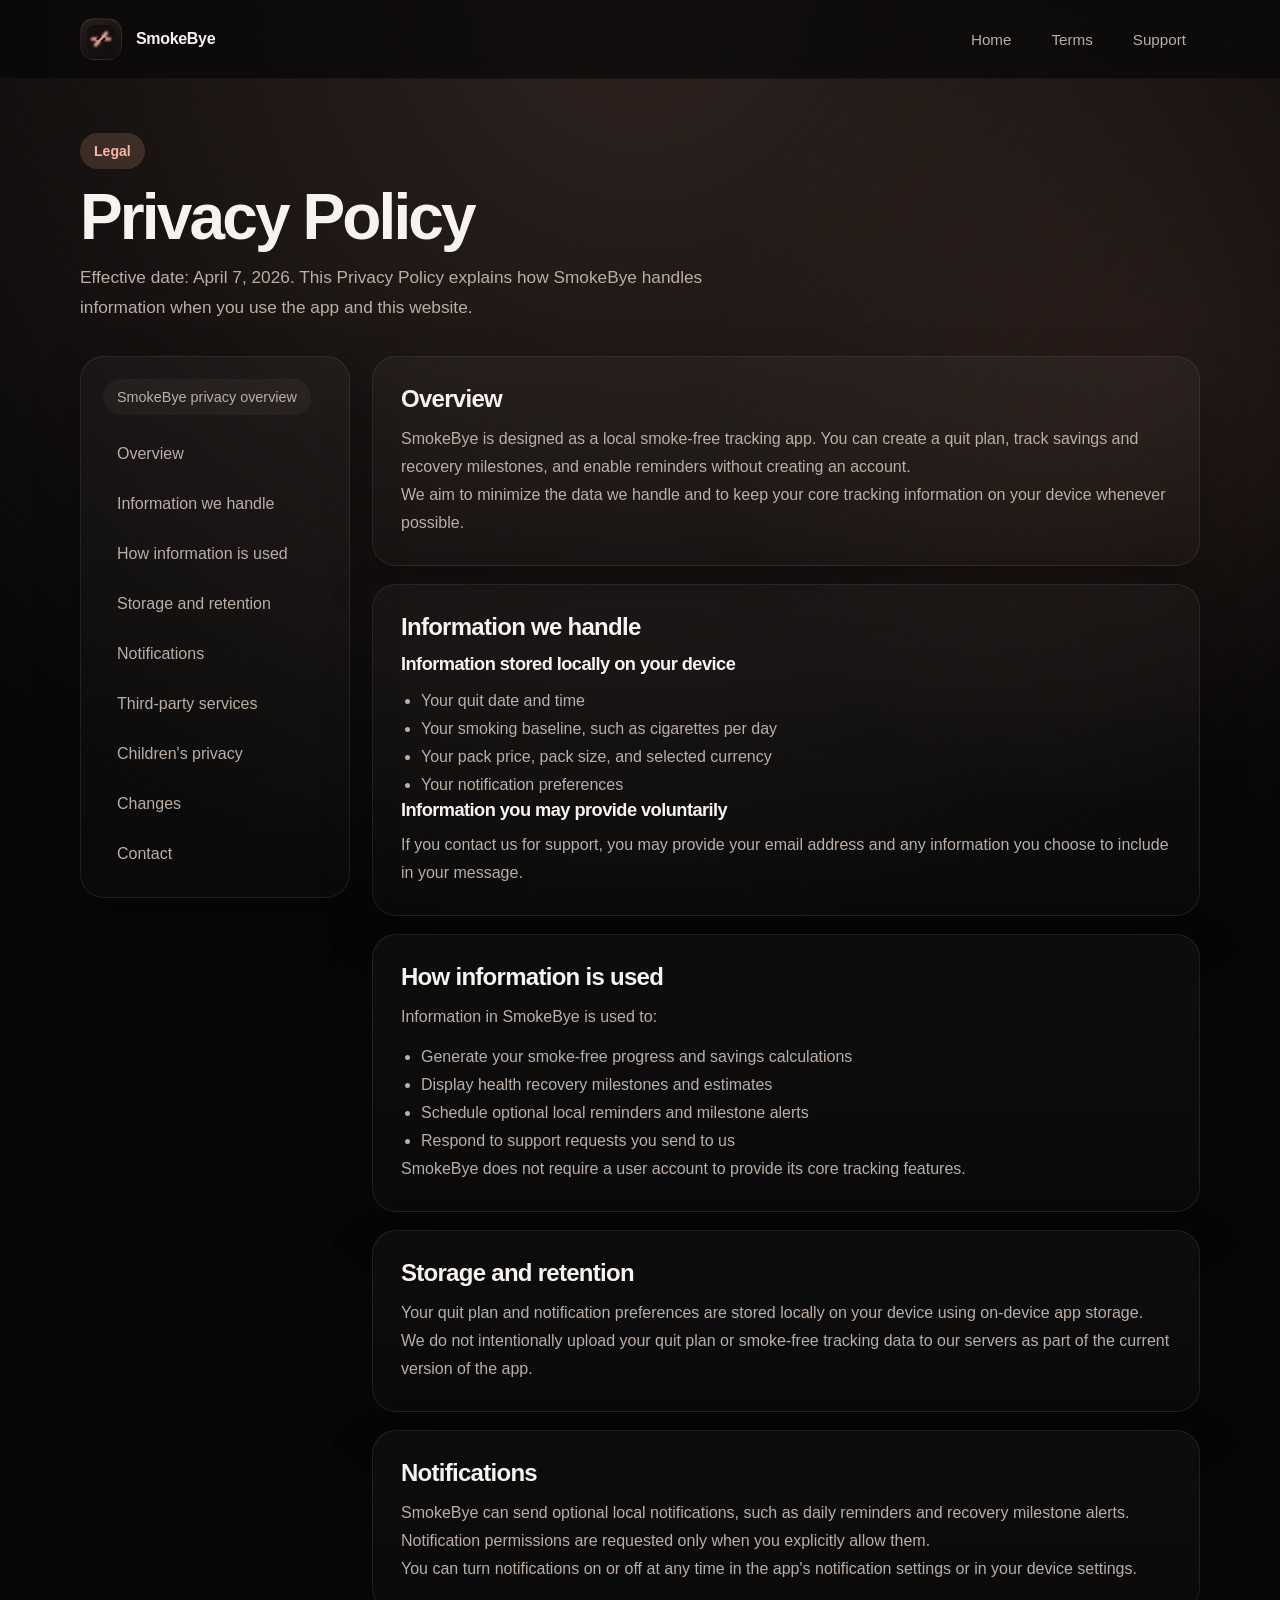
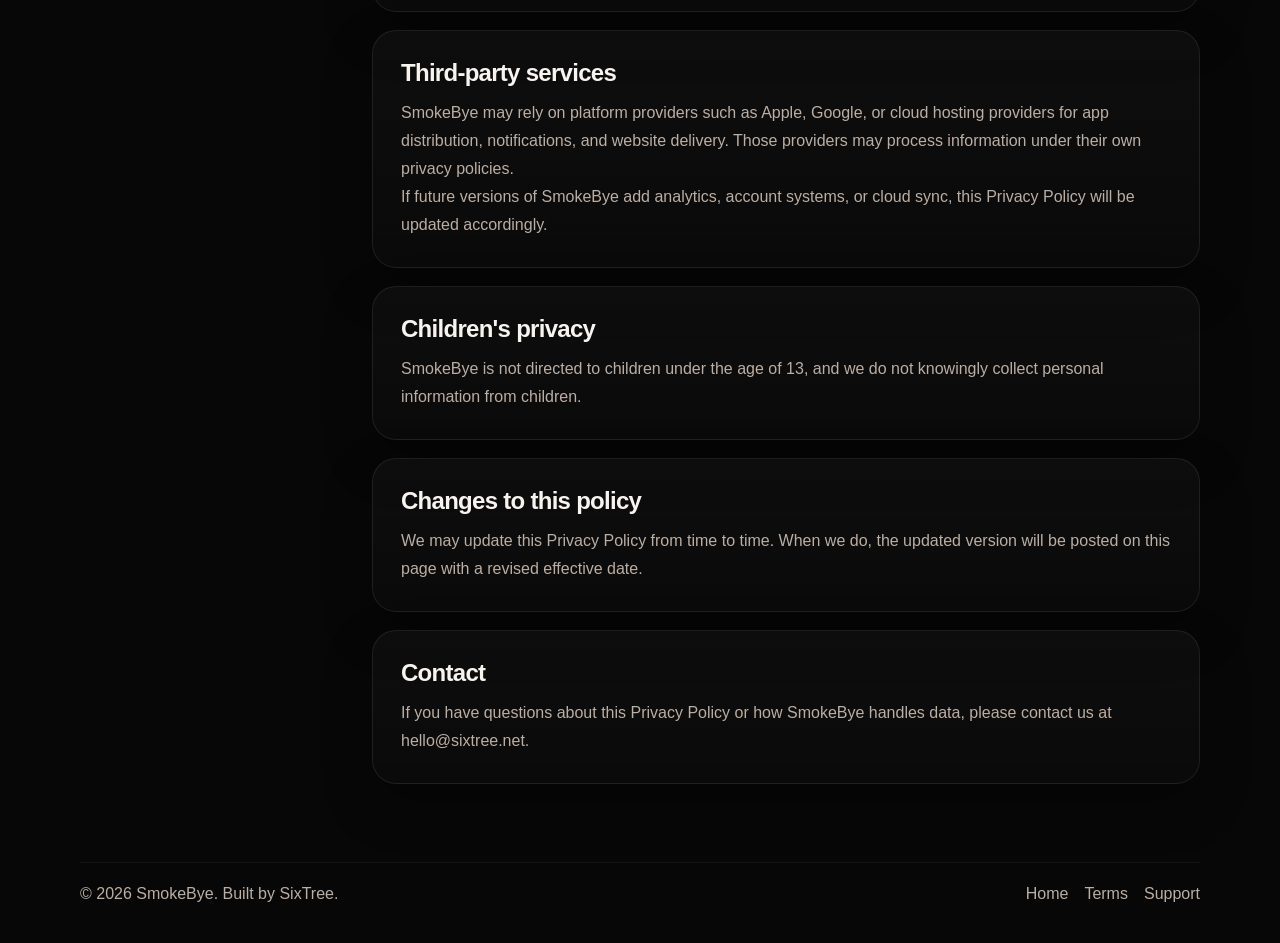
==== privacy/index.html @ d35b352a "Initial commit" ====
<!DOCTYPE html>
<html lang="en">
  <head>
    <meta charset="UTF-8" />
    <meta name="viewport" content="width=device-width, initial-scale=1.0" />
    <title>SmokeBye Privacy Policy</title>
    <meta
      name="description"
      content="Privacy Policy for SmokeBye, a smoke-free progress and recovery tracking app."
    />
    <link rel="stylesheet" href="/assets/styles.css" />
  </head>
  <body>
    <header class="site-header">
      <div class="site-header__inner">
        <a class="brand" href="/">
          <span class="brand__mark">
            <img src="/assets/mark.svg" alt="SmokeBye mark" width="28" height="28" />
          </span>
          <span class="brand__name">SmokeBye</span>
        </a>
        <nav class="site-nav" aria-label="Primary">
          <a href="/">Home</a>
          <a href="/terms">Terms</a>
          <a href="/support">Support</a>
        </nav>
      </div>
    </header>

    <main class="page">
      <section class="hero hero--legal">
        <span class="hero__eyebrow">Legal</span>
        <h1>Privacy Policy</h1>
        <p>
          Effective date: April 7, 2026. This Privacy Policy explains how
          SmokeBye handles information when you use the app and this website.
        </p>
      </section>

      <section class="legal-layout">
        <aside class="legal-sidebar">
          <div class="card">
            <div class="pill">SmokeBye privacy overview</div>
            <div class="legal-nav" aria-label="Privacy sections">
              <a href="#overview">Overview</a>
              <a href="#information">Information we handle</a>
              <a href="#usage">How information is used</a>
              <a href="#storage">Storage and retention</a>
              <a href="#notifications">Notifications</a>
              <a href="#third-parties">Third-party services</a>
              <a href="#children">Children's privacy</a>
              <a href="#changes">Changes</a>
              <a href="#contact">Contact</a>
            </div>
          </div>
        </aside>

        <div class="legal-content">
          <section class="card" id="overview">
            <h2>Overview</h2>
            <p>
              SmokeBye is designed as a local smoke-free tracking app. You can
              create a quit plan, track savings and recovery milestones, and
              enable reminders without creating an account.
            </p>
            <p>
              We aim to minimize the data we handle and to keep your core
              tracking information on your device whenever possible.
            </p>
          </section>

          <section class="card" id="information">
            <h2>Information we handle</h2>
            <h3>Information stored locally on your device</h3>
            <ul>
              <li>Your quit date and time</li>
              <li>Your smoking baseline, such as cigarettes per day</li>
              <li>Your pack price, pack size, and selected currency</li>
              <li>Your notification preferences</li>
            </ul>
            <h3>Information you may provide voluntarily</h3>
            <p>
              If you contact us for support, you may provide your email address
              and any information you choose to include in your message.
            </p>
          </section>

          <section class="card" id="usage">
            <h2>How information is used</h2>
            <p>Information in SmokeBye is used to:</p>
            <ul>
              <li>Generate your smoke-free progress and savings calculations</li>
              <li>Display health recovery milestones and estimates</li>
              <li>Schedule optional local reminders and milestone alerts</li>
              <li>Respond to support requests you send to us</li>
            </ul>
            <p>
              SmokeBye does not require a user account to provide its core
              tracking features.
            </p>
          </section>

          <section class="card" id="storage">
            <h2>Storage and retention</h2>
            <p>
              Your quit plan and notification preferences are stored locally on
              your device using on-device app storage.
            </p>
            <p>
              We do not intentionally upload your quit plan or smoke-free
              tracking data to our servers as part of the current version of the
              app.
            </p>
          </section>

          <section class="card" id="notifications">
            <h2>Notifications</h2>
            <p>
              SmokeBye can send optional local notifications, such as daily
              reminders and recovery milestone alerts. Notification permissions
              are requested only when you explicitly allow them.
            </p>
            <p>
              You can turn notifications on or off at any time in the app's
              notification settings or in your device settings.
            </p>
          </section>

          <section class="card" id="third-parties">
            <h2>Third-party services</h2>
            <p>
              SmokeBye may rely on platform providers such as Apple, Google, or
              cloud hosting providers for app distribution, notifications, and
              website delivery. Those providers may process information under
              their own privacy policies.
            </p>
            <p>
              If future versions of SmokeBye add analytics, account systems, or
              cloud sync, this Privacy Policy will be updated accordingly.
            </p>
          </section>

          <section class="card" id="children">
            <h2>Children's privacy</h2>
            <p>
              SmokeBye is not directed to children under the age of 13, and we
              do not knowingly collect personal information from children.
            </p>
          </section>

          <section class="card" id="changes">
            <h2>Changes to this policy</h2>
            <p>
              We may update this Privacy Policy from time to time. When we do,
              the updated version will be posted on this page with a revised
              effective date.
            </p>
          </section>

          <section class="card" id="contact">
            <h2>Contact</h2>
            <p>
              If you have questions about this Privacy Policy or how SmokeBye
              handles data, please contact us at
              <a href="mailto:hello@sixtree.net">hello@sixtree.net</a>.
            </p>
          </section>
        </div>
      </section>
    </main>

    <footer class="site-footer">
      <div class="site-footer__inner">
        <div>© 2026 SmokeBye. Built by SixTree.</div>
        <div class="site-footer__links">
          <a href="/">Home</a>
          <a href="/terms">Terms</a>
          <a href="/support">Support</a>
        </div>
      </div>
    </footer>
  </body>
</html>
---- assets/styles.css ----
:root {
  color-scheme: dark;
  --bg: #070707;
  --bg-elevated: #101010;
  --bg-soft: rgba(255, 255, 255, 0.04);
  --surface: rgba(255, 255, 255, 0.05);
  --surface-strong: rgba(255, 255, 255, 0.07);
  --border: rgba(255, 255, 255, 0.08);
  --text: #f7f3ef;
  --text-muted: #bbaea4;
  --accent: #ffb59e;
  --accent-strong: #ff9d82;
  --accent-soft: rgba(255, 181, 158, 0.16);
  --danger: #ff8b84;
  --max-width: 1120px;
  --radius-xl: 32px;
  --radius-lg: 24px;
  --radius-md: 18px;
  --shadow-lg: 0 30px 80px rgba(0, 0, 0, 0.4);
  --shadow-md: 0 20px 50px rgba(0, 0, 0, 0.28);
}

* {
  box-sizing: border-box;
}

html {
  scroll-behavior: smooth;
}

body {
  margin: 0;
  min-height: 100vh;
  font-family:
    ui-sans-serif,
    -apple-system,
    BlinkMacSystemFont,
    "SF Pro Display",
    "Segoe UI",
    sans-serif;
  background:
    radial-gradient(circle at top, rgba(255, 181, 158, 0.16), transparent 36%),
    radial-gradient(circle at 90% 15%, rgba(255, 157, 130, 0.08), transparent 18%),
    var(--bg);
  color: var(--text);
}

a {
  color: inherit;
  text-decoration: none;
}

img {
  display: block;
  max-width: 100%;
}

.page {
  width: min(calc(100% - 40px), var(--max-width));
  margin: 0 auto;
}

.site-header {
  position: sticky;
  top: 0;
  z-index: 10;
  backdrop-filter: blur(22px);
  background: rgba(7, 7, 7, 0.72);
  border-bottom: 1px solid rgba(255, 255, 255, 0.03);
}

.site-header__inner {
  width: min(calc(100% - 40px), var(--max-width));
  margin: 0 auto;
  padding: 18px 0;
  display: flex;
  align-items: center;
  justify-content: space-between;
  gap: 18px;
}

.brand {
  display: inline-flex;
  align-items: center;
  gap: 14px;
  font-weight: 700;
  letter-spacing: -0.02em;
}

.brand__mark {
  width: 42px;
  height: 42px;
  border-radius: 14px;
  background: linear-gradient(160deg, rgba(255, 181, 158, 0.12), rgba(255, 181, 158, 0.02));
  border: 1px solid rgba(255, 255, 255, 0.06);
  display: grid;
  place-items: center;
  box-shadow: inset 0 1px 0 rgba(255, 255, 255, 0.04);
}

.brand__name {
  font-size: 1rem;
}

.site-nav {
  display: flex;
  align-items: center;
  gap: 12px;
  flex-wrap: wrap;
}

.site-nav a {
  color: var(--text-muted);
  font-size: 0.95rem;
  padding: 10px 14px;
  border-radius: 999px;
  transition: color 180ms ease, background-color 180ms ease;
}

.site-nav a:hover,
.site-nav a:focus-visible {
  color: var(--text);
  background: rgba(255, 255, 255, 0.05);
  outline: none;
}

.hero {
  padding: 72px 0 56px;
}

.hero--legal {
  padding: 54px 0 34px;
}

.hero__grid {
  display: grid;
  grid-template-columns: 1.15fr 0.85fr;
  gap: 28px;
  align-items: center;
}

.hero__eyebrow {
  display: inline-flex;
  align-items: center;
  gap: 8px;
  padding: 10px 14px;
  border-radius: 999px;
  background: var(--accent-soft);
  color: var(--accent);
  font-size: 0.88rem;
  font-weight: 600;
}

.hero h1 {
  margin: 18px 0 16px;
  font-size: clamp(2.5rem, 5vw, 4.8rem);
  line-height: 0.94;
  letter-spacing: -0.045em;
}

.hero p {
  margin: 0;
  max-width: 42rem;
  color: var(--text-muted);
  font-size: 1.08rem;
  line-height: 1.7;
}

.hero__actions {
  margin-top: 28px;
  display: flex;
  flex-wrap: wrap;
  gap: 14px;
}

.button {
  display: inline-flex;
  align-items: center;
  justify-content: center;
  gap: 10px;
  min-height: 52px;
  padding: 0 22px;
  border-radius: 999px;
  border: 1px solid transparent;
  font-weight: 700;
  letter-spacing: -0.01em;
  transition:
    transform 180ms ease,
    box-shadow 180ms ease,
    background-color 180ms ease,
    border-color 180ms ease;
}

.button:hover,
.button:focus-visible {
  transform: translateY(-1px);
  outline: none;
}

.button--primary {
  background: linear-gradient(180deg, var(--accent), var(--accent-strong));
  color: #2a130e;
  box-shadow: 0 18px 40px rgba(255, 157, 130, 0.2);
}

.button--secondary {
  background: rgba(255, 255, 255, 0.03);
  color: var(--text);
  border-color: var(--border);
}

.hero-card {
  position: relative;
  min-height: 460px;
  padding: 32px;
  border-radius: var(--radius-xl);
  background:
    radial-gradient(circle at 20% 20%, rgba(255, 181, 158, 0.16), transparent 30%),
    linear-gradient(180deg, rgba(255, 255, 255, 0.03), rgba(255, 255, 255, 0.015)),
    var(--bg-elevated);
  border: 1px solid var(--border);
  box-shadow: var(--shadow-lg);
  overflow: hidden;
}

.hero-card::after {
  content: "";
  position: absolute;
  inset: auto -20% -32% auto;
  width: 360px;
  height: 360px;
  background: radial-gradient(circle, rgba(255, 181, 158, 0.22), transparent 66%);
  filter: blur(12px);
}

.hero-card__mark {
  width: 124px;
  height: 124px;
  border-radius: 36px;
  display: grid;
  place-items: center;
  background: rgba(255, 181, 158, 0.08);
  border: 1px solid rgba(255, 255, 255, 0.05);
  box-shadow:
    inset 0 1px 0 rgba(255, 255, 255, 0.05),
    0 30px 80px rgba(255, 181, 158, 0.12);
}

.hero-card__content {
  position: absolute;
  left: 32px;
  right: 32px;
  bottom: 32px;
  display: grid;
  gap: 14px;
}

.hero-card__metric {
  font-size: clamp(2.2rem, 4vw, 3.8rem);
  line-height: 1;
  letter-spacing: -0.04em;
  font-weight: 800;
}

.hero-card__metric span {
  color: var(--accent);
}

.hero-card__meta {
  display: grid;
  grid-template-columns: repeat(3, minmax(0, 1fr));
  gap: 12px;
}

.hero-card__pill {
  padding: 14px 16px;
  border-radius: 18px;
  background: rgba(255, 255, 255, 0.04);
  border: 1px solid rgba(255, 255, 255, 0.05);
}

.hero-card__pill strong {
  display: block;
  margin-bottom: 6px;
  font-size: 1rem;
}

.hero-card__pill span {
  color: var(--text-muted);
  font-size: 0.92rem;
}

.section {
  padding: 18px 0 22px;
}

.section__header {
  display: flex;
  align-items: end;
  justify-content: space-between;
  gap: 16px;
  margin-bottom: 22px;
}

.section__header h2 {
  margin: 0;
  font-size: clamp(1.75rem, 3vw, 2.3rem);
  letter-spacing: -0.035em;
}

.section__header p {
  margin: 0;
  color: var(--text-muted);
  max-width: 36rem;
  line-height: 1.65;
}

.card-grid {
  display: grid;
  gap: 18px;
}

.card-grid--three {
  grid-template-columns: repeat(3, minmax(0, 1fr));
}

.card-grid--two {
  grid-template-columns: repeat(2, minmax(0, 1fr));
}

.card {
  padding: 26px;
  border-radius: var(--radius-lg);
  background: linear-gradient(180deg, rgba(255, 255, 255, 0.03), rgba(255, 255, 255, 0.015));
  border: 1px solid var(--border);
  box-shadow: var(--shadow-md);
}

.card__icon {
  width: 46px;
  height: 46px;
  margin-bottom: 18px;
  border-radius: 14px;
  background: rgba(255, 181, 158, 0.08);
  color: var(--accent);
  display: grid;
  place-items: center;
}

.card h3 {
  margin: 0 0 10px;
  font-size: 1.22rem;
  letter-spacing: -0.03em;
}

.card p,
.card li {
  margin: 0;
  color: var(--text-muted);
  line-height: 1.7;
}

.card ul {
  margin: 12px 0 0;
  padding-left: 18px;
}

.card--link {
  display: flex;
  flex-direction: column;
  justify-content: space-between;
  gap: 22px;
  min-height: 240px;
}

.card--link__footer {
  display: inline-flex;
  align-items: center;
  gap: 8px;
  color: var(--accent);
  font-weight: 700;
}

.legal-layout {
  display: grid;
  grid-template-columns: 270px minmax(0, 1fr);
  gap: 22px;
  padding-bottom: 54px;
}

.legal-sidebar {
  position: sticky;
  top: 92px;
  align-self: start;
}

.legal-sidebar .card {
  padding: 22px;
}

.legal-nav {
  display: grid;
  gap: 8px;
  margin-top: 18px;
}

.legal-nav a {
  padding: 12px 14px;
  border-radius: 14px;
  color: var(--text-muted);
  transition: background-color 180ms ease, color 180ms ease;
}

.legal-nav a:hover,
.legal-nav a:focus-visible {
  background: rgba(255, 255, 255, 0.05);
  color: var(--text);
  outline: none;
}

.legal-content {
  display: grid;
  gap: 18px;
}

.legal-content .card {
  padding: 28px;
}

.legal-content h2,
.legal-content h3 {
  margin-top: 0;
  letter-spacing: -0.03em;
}

.legal-content h2 {
  margin-bottom: 12px;
}

.legal-content h3 {
  margin-bottom: 10px;
  font-size: 1.14rem;
}

.legal-content p,
.legal-content li {
  color: var(--text-muted);
  line-height: 1.75;
}

.legal-content ul {
  margin: 12px 0 0;
  padding-left: 20px;
}

.pill {
  display: inline-flex;
  align-items: center;
  gap: 10px;
  padding: 10px 14px;
  border-radius: 999px;
  background: rgba(255, 255, 255, 0.04);
  color: var(--text-muted);
  font-size: 0.9rem;
}

.site-footer {
  padding: 24px 0 40px;
  color: var(--text-muted);
}

.site-footer__inner {
  width: min(calc(100% - 40px), var(--max-width));
  margin: 0 auto;
  display: flex;
  justify-content: space-between;
  gap: 18px;
  flex-wrap: wrap;
  padding-top: 22px;
  border-top: 1px solid rgba(255, 255, 255, 0.05);
}

.site-footer__links {
  display: flex;
  gap: 16px;
  flex-wrap: wrap;
}

.site-footer__links a:hover,
.site-footer__links a:focus-visible {
  color: var(--text);
  outline: none;
}

@media (max-width: 960px) {
  .hero__grid,
  .card-grid--three,
  .card-grid--two,
  .legal-layout {
    grid-template-columns: 1fr;
  }

  .hero-card {
    min-height: 380px;
  }

  .legal-sidebar {
    position: static;
  }
}

@media (max-width: 720px) {
  .site-header__inner {
    align-items: flex-start;
    flex-direction: column;
  }

  .hero {
    padding: 56px 0 36px;
  }

  .hero-card {
    min-height: 340px;
    padding: 24px;
  }

  .hero-card__content {
    left: 24px;
    right: 24px;
    bottom: 24px;
  }

  .hero-card__meta {
    grid-template-columns: 1fr;
  }

  .card,
  .legal-content .card {
    padding: 22px;
  }
}
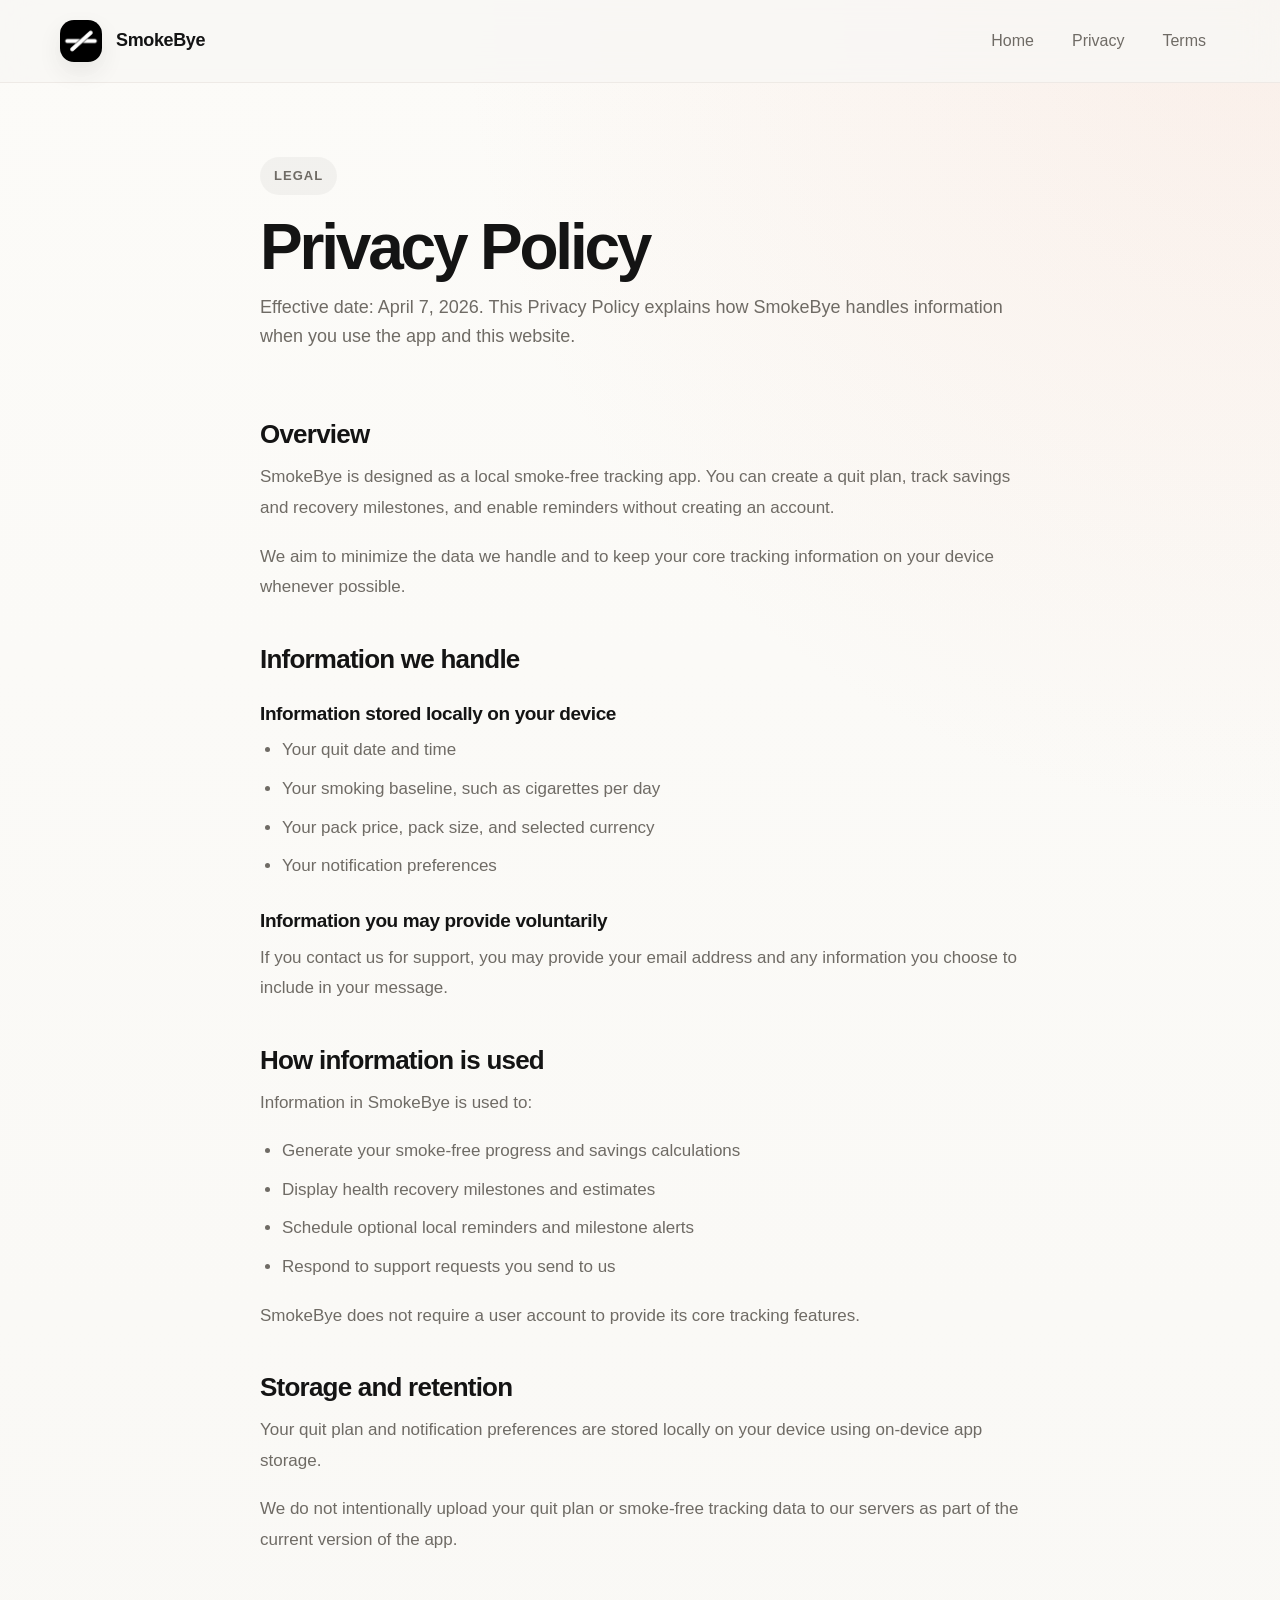
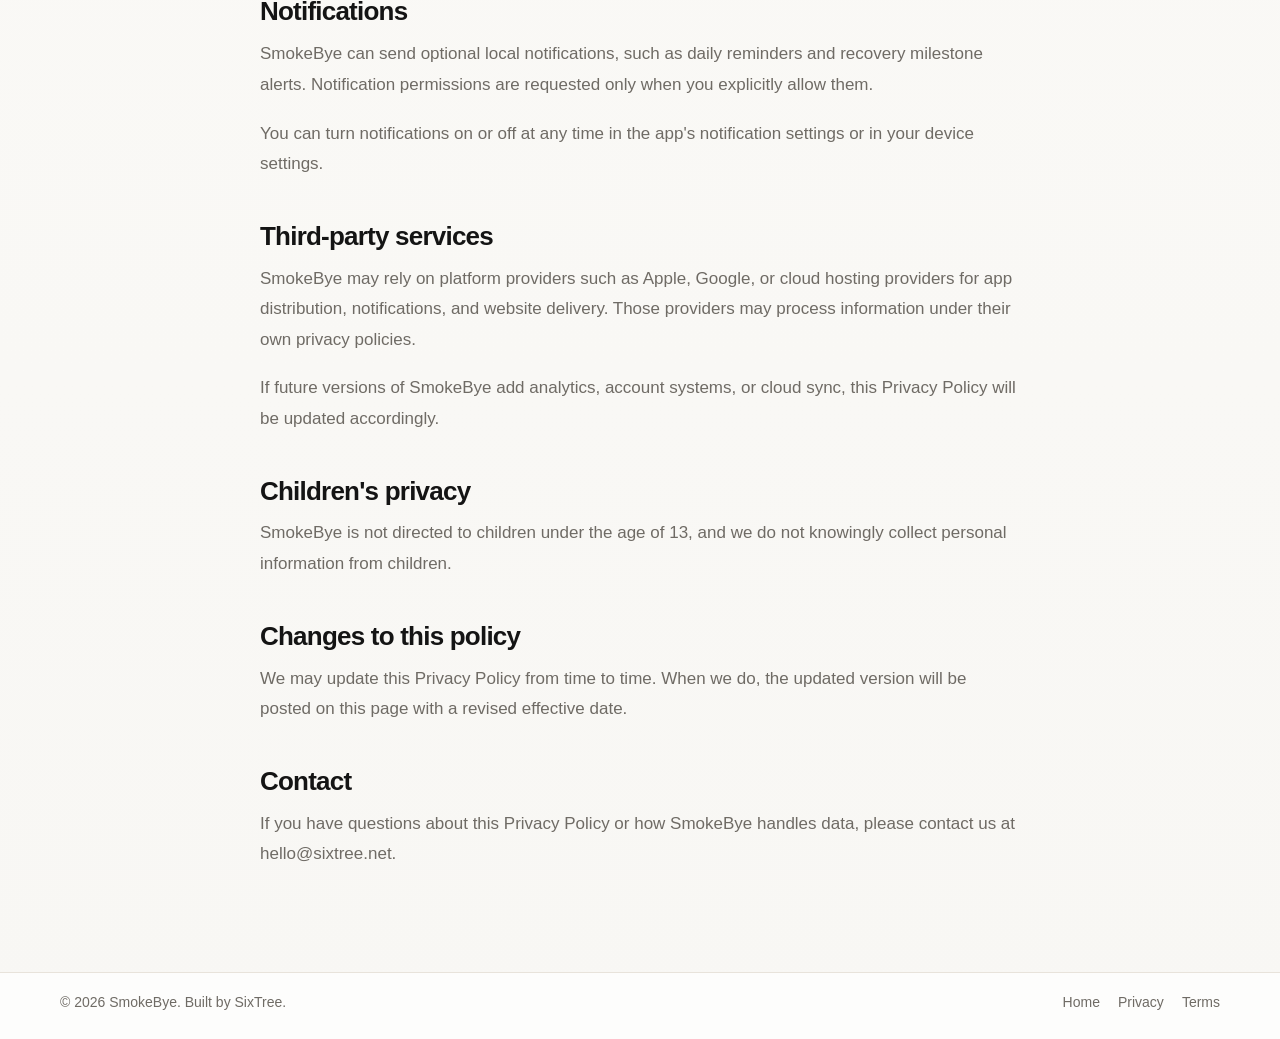
==== commit a2a901b7: "Redesign" ====
--- a/privacy/index.html
+++ b/privacy/index.html
@@ -11,171 +11,154 @@
     <link rel="stylesheet" href="/assets/styles.css" />
   </head>
   <body>
-    <header class="site-header">
-      <div class="site-header__inner">
+    <header class="topbar">
+      <div class="shell topbar__inner">
         <a class="brand" href="/">
           <span class="brand__mark">
-            <img src="/assets/mark.svg" alt="SmokeBye mark" width="28" height="28" />
+            <img src="/assets/icon.png" alt="SmokeBye icon" width="42" height="42" />
           </span>
           <span class="brand__name">SmokeBye</span>
         </a>
-        <nav class="site-nav" aria-label="Primary">
+        <nav class="topnav" aria-label="Primary">
           <a href="/">Home</a>
+          <a href="/privacy">Privacy</a>
           <a href="/terms">Terms</a>
-          <a href="/support">Support</a>
         </nav>
       </div>
     </header>
 
-    <main class="page">
-      <section class="hero hero--legal">
-        <span class="hero__eyebrow">Legal</span>
-        <h1>Privacy Policy</h1>
-        <p>
-          Effective date: April 7, 2026. This Privacy Policy explains how
-          SmokeBye handles information when you use the app and this website.
-        </p>
-      </section>
+    <main class="document-page">
+      <div class="shell document-shell">
+        <section class="document-hero">
+          <span class="eyebrow">Legal</span>
+          <h1>Privacy Policy</h1>
+          <p>
+            Effective date: April 7, 2026. This Privacy Policy explains how
+            SmokeBye handles information when you use the app and this website.
+          </p>
+        </section>
+        <article class="document-body">
+        <section id="overview">
+          <h2>Overview</h2>
+          <p>
+            SmokeBye is designed as a local smoke-free tracking app. You can
+            create a quit plan, track savings and recovery milestones, and
+            enable reminders without creating an account.
+          </p>
+          <p>
+            We aim to minimize the data we handle and to keep your core
+            tracking information on your device whenever possible.
+          </p>
+        </section>
 
-      <section class="legal-layout">
-        <aside class="legal-sidebar">
-          <div class="card">
-            <div class="pill">SmokeBye privacy overview</div>
-            <div class="legal-nav" aria-label="Privacy sections">
-              <a href="#overview">Overview</a>
-              <a href="#information">Information we handle</a>
-              <a href="#usage">How information is used</a>
-              <a href="#storage">Storage and retention</a>
-              <a href="#notifications">Notifications</a>
-              <a href="#third-parties">Third-party services</a>
-              <a href="#children">Children's privacy</a>
-              <a href="#changes">Changes</a>
-              <a href="#contact">Contact</a>
-            </div>
-          </div>
-        </aside>
+        <section id="information">
+          <h2>Information we handle</h2>
+          <h3>Information stored locally on your device</h3>
+          <ul>
+            <li>Your quit date and time</li>
+            <li>Your smoking baseline, such as cigarettes per day</li>
+            <li>Your pack price, pack size, and selected currency</li>
+            <li>Your notification preferences</li>
+          </ul>
 
-        <div class="legal-content">
-          <section class="card" id="overview">
-            <h2>Overview</h2>
-            <p>
-              SmokeBye is designed as a local smoke-free tracking app. You can
-              create a quit plan, track savings and recovery milestones, and
-              enable reminders without creating an account.
-            </p>
-            <p>
-              We aim to minimize the data we handle and to keep your core
-              tracking information on your device whenever possible.
-            </p>
-          </section>
+          <h3>Information you may provide voluntarily</h3>
+          <p>
+            If you contact us for support, you may provide your email address
+            and any information you choose to include in your message.
+          </p>
+        </section>
 
-          <section class="card" id="information">
-            <h2>Information we handle</h2>
-            <h3>Information stored locally on your device</h3>
-            <ul>
-              <li>Your quit date and time</li>
-              <li>Your smoking baseline, such as cigarettes per day</li>
-              <li>Your pack price, pack size, and selected currency</li>
-              <li>Your notification preferences</li>
-            </ul>
-            <h3>Information you may provide voluntarily</h3>
-            <p>
-              If you contact us for support, you may provide your email address
-              and any information you choose to include in your message.
-            </p>
-          </section>
+        <section id="usage">
+          <h2>How information is used</h2>
+          <p>Information in SmokeBye is used to:</p>
+          <ul>
+            <li>Generate your smoke-free progress and savings calculations</li>
+            <li>Display health recovery milestones and estimates</li>
+            <li>Schedule optional local reminders and milestone alerts</li>
+            <li>Respond to support requests you send to us</li>
+          </ul>
+          <p>
+            SmokeBye does not require a user account to provide its core
+            tracking features.
+          </p>
+        </section>
 
-          <section class="card" id="usage">
-            <h2>How information is used</h2>
-            <p>Information in SmokeBye is used to:</p>
-            <ul>
-              <li>Generate your smoke-free progress and savings calculations</li>
-              <li>Display health recovery milestones and estimates</li>
-              <li>Schedule optional local reminders and milestone alerts</li>
-              <li>Respond to support requests you send to us</li>
-            </ul>
-            <p>
-              SmokeBye does not require a user account to provide its core
-              tracking features.
-            </p>
-          </section>
+        <section id="storage">
+          <h2>Storage and retention</h2>
+          <p>
+            Your quit plan and notification preferences are stored locally on
+            your device using on-device app storage.
+          </p>
+          <p>
+            We do not intentionally upload your quit plan or smoke-free
+            tracking data to our servers as part of the current version of the
+            app.
+          </p>
+        </section>
 
-          <section class="card" id="storage">
-            <h2>Storage and retention</h2>
-            <p>
-              Your quit plan and notification preferences are stored locally on
-              your device using on-device app storage.
-            </p>
-            <p>
-              We do not intentionally upload your quit plan or smoke-free
-              tracking data to our servers as part of the current version of the
-              app.
-            </p>
-          </section>
+        <section id="notifications">
+          <h2>Notifications</h2>
+          <p>
+            SmokeBye can send optional local notifications, such as daily
+            reminders and recovery milestone alerts. Notification permissions
+            are requested only when you explicitly allow them.
+          </p>
+          <p>
+            You can turn notifications on or off at any time in the app's
+            notification settings or in your device settings.
+          </p>
+        </section>
 
-          <section class="card" id="notifications">
-            <h2>Notifications</h2>
-            <p>
-              SmokeBye can send optional local notifications, such as daily
-              reminders and recovery milestone alerts. Notification permissions
-              are requested only when you explicitly allow them.
-            </p>
-            <p>
-              You can turn notifications on or off at any time in the app's
-              notification settings or in your device settings.
-            </p>
-          </section>
+        <section id="third-parties">
+          <h2>Third-party services</h2>
+          <p>
+            SmokeBye may rely on platform providers such as Apple, Google, or
+            cloud hosting providers for app distribution, notifications, and
+            website delivery. Those providers may process information under
+            their own privacy policies.
+          </p>
+          <p>
+            If future versions of SmokeBye add analytics, account systems, or
+            cloud sync, this Privacy Policy will be updated accordingly.
+          </p>
+        </section>
 
-          <section class="card" id="third-parties">
-            <h2>Third-party services</h2>
-            <p>
-              SmokeBye may rely on platform providers such as Apple, Google, or
-              cloud hosting providers for app distribution, notifications, and
-              website delivery. Those providers may process information under
-              their own privacy policies.
-            </p>
-            <p>
-              If future versions of SmokeBye add analytics, account systems, or
-              cloud sync, this Privacy Policy will be updated accordingly.
-            </p>
-          </section>
+        <section id="children">
+          <h2>Children's privacy</h2>
+          <p>
+            SmokeBye is not directed to children under the age of 13, and we do
+            not knowingly collect personal information from children.
+          </p>
+        </section>
 
-          <section class="card" id="children">
-            <h2>Children's privacy</h2>
-            <p>
-              SmokeBye is not directed to children under the age of 13, and we
-              do not knowingly collect personal information from children.
-            </p>
-          </section>
+        <section id="changes">
+          <h2>Changes to this policy</h2>
+          <p>
+            We may update this Privacy Policy from time to time. When we do,
+            the updated version will be posted on this page with a revised
+            effective date.
+          </p>
+        </section>
 
-          <section class="card" id="changes">
-            <h2>Changes to this policy</h2>
-            <p>
-              We may update this Privacy Policy from time to time. When we do,
-              the updated version will be posted on this page with a revised
-              effective date.
-            </p>
-          </section>
-
-          <section class="card" id="contact">
-            <h2>Contact</h2>
-            <p>
-              If you have questions about this Privacy Policy or how SmokeBye
-              handles data, please contact us at
-              <a href="mailto:hello@sixtree.net">hello@sixtree.net</a>.
-            </p>
-          </section>
-        </div>
-      </section>
+        <section id="contact">
+          <h2>Contact</h2>
+          <p>
+            If you have questions about this Privacy Policy or how SmokeBye
+            handles data, please contact us at
+            <a href="mailto:hello@sixtree.net">hello@sixtree.net</a>.
+          </p>
+        </section>
+        </article>
+      </div>
     </main>
 
     <footer class="site-footer">
-      <div class="site-footer__inner">
+      <div class="shell site-footer__inner">
         <div>© 2026 SmokeBye. Built by SixTree.</div>
         <div class="site-footer__links">
           <a href="/">Home</a>
+          <a href="/privacy">Privacy</a>
           <a href="/terms">Terms</a>
-          <a href="/support">Support</a>
         </div>
       </div>
     </footer>
--- a/assets/styles.css
+++ b/assets/styles.css
@@ -1,26 +1,25 @@
 :root {
-  color-scheme: dark;
-  --bg: #070707;
-  --bg-elevated: #101010;
-  --bg-soft: rgba(255, 255, 255, 0.04);
-  --surface: rgba(255, 255, 255, 0.05);
-  --surface-strong: rgba(255, 255, 255, 0.07);
-  --border: rgba(255, 255, 255, 0.08);
-  --text: #f7f3ef;
-  --text-muted: #bbaea4;
-  --accent: #ffb59e;
-  --accent-strong: #ff9d82;
-  --accent-soft: rgba(255, 181, 158, 0.16);
-  --danger: #ff8b84;
-  --max-width: 1120px;
+  color-scheme: light;
+  --bg: #f8f7f4;
+  --surface: #ffffff;
+  --surface-muted: #f1efea;
+  --surface-soft: #f6f4ef;
+  --line: #e7e2da;
+  --text: #141414;
+  --muted: #6f6b65;
+  --accent: #efb29d;
+  --accent-deep: #d88f75;
+  --shadow: 0 24px 60px rgba(18, 18, 18, 0.08);
   --radius-xl: 32px;
   --radius-lg: 24px;
   --radius-md: 18px;
-  --shadow-lg: 0 30px 80px rgba(0, 0, 0, 0.4);
-  --shadow-md: 0 20px 50px rgba(0, 0, 0, 0.28);
-}
-
-* {
+  --radius-sm: 999px;
+  --container: 1160px;
+}
+
+*,
+*::before,
+*::after {
   box-sizing: border-box;
 }
 
@@ -30,19 +29,17 @@
 
 body {
   margin: 0;
-  min-height: 100vh;
-  font-family:
-    ui-sans-serif,
-    -apple-system,
-    BlinkMacSystemFont,
-    "SF Pro Display",
-    "Segoe UI",
-    sans-serif;
   background:
-    radial-gradient(circle at top, rgba(255, 181, 158, 0.16), transparent 36%),
-    radial-gradient(circle at 90% 15%, rgba(255, 157, 130, 0.08), transparent 18%),
-    var(--bg);
-  color: var(--text);
+    radial-gradient(circle at top right, rgba(239, 178, 157, 0.16), transparent 28%),
+    linear-gradient(180deg, #fcfbf8 0%, var(--bg) 100%);
+  color: var(--text);
+  font: 400 16px/1.6 -apple-system, BlinkMacSystemFont, "SF Pro Display",
+    "Segoe UI", sans-serif;
+}
+
+img {
+  display: block;
+  max-width: 100%;
 }
 
 a {
@@ -50,39 +47,33 @@
   text-decoration: none;
 }
 
-img {
-  display: block;
-  max-width: 100%;
-}
-
-.page {
-  width: min(calc(100% - 40px), var(--max-width));
+.shell {
+  width: min(var(--container), calc(100% - 40px));
   margin: 0 auto;
 }
 
-.site-header {
+.topbar {
   position: sticky;
   top: 0;
-  z-index: 10;
-  backdrop-filter: blur(22px);
-  background: rgba(7, 7, 7, 0.72);
-  border-bottom: 1px solid rgba(255, 255, 255, 0.03);
-}
-
-.site-header__inner {
-  width: min(calc(100% - 40px), var(--max-width));
-  margin: 0 auto;
+  z-index: 20;
+  background: rgba(248, 247, 244, 0.82);
+  backdrop-filter: blur(18px);
+  border-bottom: 1px solid rgba(231, 226, 218, 0.6);
+}
+
+.topbar__inner {
+  display: flex;
+  align-items: center;
+  justify-content: space-between;
+  gap: 24px;
   padding: 18px 0;
-  display: flex;
-  align-items: center;
-  justify-content: space-between;
-  gap: 18px;
 }
 
 .brand {
   display: inline-flex;
   align-items: center;
   gap: 14px;
+  font-size: 18px;
   font-weight: 700;
   letter-spacing: -0.02em;
 }
@@ -91,86 +82,97 @@
   width: 42px;
   height: 42px;
   border-radius: 14px;
-  background: linear-gradient(160deg, rgba(255, 181, 158, 0.12), rgba(255, 181, 158, 0.02));
-  border: 1px solid rgba(255, 255, 255, 0.06);
+  overflow: hidden;
+  box-shadow: 0 10px 24px rgba(0, 0, 0, 0.08);
+}
+
+.brand__mark img {
+  width: 100%;
+  height: 100%;
+  object-fit: cover;
+}
+
+.topnav {
+  display: inline-flex;
+  align-items: center;
+  gap: 10px;
+  flex-wrap: wrap;
+}
+
+.topnav a {
+  padding: 10px 14px;
+  border-radius: var(--radius-sm);
+  color: var(--muted);
+  transition: background-color 180ms ease, color 180ms ease;
+}
+
+.topnav a:hover {
+  background: rgba(20, 20, 20, 0.05);
+  color: var(--text);
+}
+
+.landing-main {
+  padding: 36px 0 80px;
+}
+
+.landing-hero {
   display: grid;
-  place-items: center;
-  box-shadow: inset 0 1px 0 rgba(255, 255, 255, 0.04);
-}
-
-.brand__name {
-  font-size: 1rem;
-}
-
-.site-nav {
+  grid-template-columns: minmax(0, 1fr) minmax(360px, 500px);
+  gap: clamp(28px, 4vw, 56px);
+  align-items: center;
+  min-height: min(860px, calc(100vh - 120px));
+}
+
+.hero-copy {
+  max-width: 560px;
+}
+
+.eyebrow {
+  display: inline-flex;
+  align-items: center;
+  gap: 10px;
+  padding: 9px 14px;
+  border-radius: var(--radius-sm);
+  background: rgba(20, 20, 20, 0.04);
+  color: var(--muted);
+  font-size: 13px;
+  font-weight: 700;
+  letter-spacing: 0.08em;
+  text-transform: uppercase;
+}
+
+.eyebrow--brand {
+  gap: 12px;
+}
+
+.eyebrow--brand img {
+  width: 22px;
+  height: 22px;
+  border-radius: 8px;
+}
+
+.landing-hero h1,
+.document-hero h1 {
+  margin: 22px 0 16px;
+  font-size: clamp(48px, 7vw, 82px);
+  line-height: 0.96;
+  letter-spacing: -0.05em;
+}
+
+.landing-hero p {
+  margin: 0;
+  max-width: 520px;
+  color: var(--muted);
+  font-size: clamp(18px, 2vw, 21px);
+  line-height: 1.55;
+}
+
+.hero-actions {
   display: flex;
   align-items: center;
-  gap: 12px;
+  gap: 14px;
   flex-wrap: wrap;
-}
-
-.site-nav a {
-  color: var(--text-muted);
-  font-size: 0.95rem;
-  padding: 10px 14px;
-  border-radius: 999px;
-  transition: color 180ms ease, background-color 180ms ease;
-}
-
-.site-nav a:hover,
-.site-nav a:focus-visible {
-  color: var(--text);
-  background: rgba(255, 255, 255, 0.05);
-  outline: none;
-}
-
-.hero {
-  padding: 72px 0 56px;
-}
-
-.hero--legal {
-  padding: 54px 0 34px;
-}
-
-.hero__grid {
-  display: grid;
-  grid-template-columns: 1.15fr 0.85fr;
-  gap: 28px;
-  align-items: center;
-}
-
-.hero__eyebrow {
-  display: inline-flex;
-  align-items: center;
-  gap: 8px;
-  padding: 10px 14px;
-  border-radius: 999px;
-  background: var(--accent-soft);
-  color: var(--accent);
-  font-size: 0.88rem;
-  font-weight: 600;
-}
-
-.hero h1 {
-  margin: 18px 0 16px;
-  font-size: clamp(2.5rem, 5vw, 4.8rem);
-  line-height: 0.94;
-  letter-spacing: -0.045em;
-}
-
-.hero p {
-  margin: 0;
-  max-width: 42rem;
-  color: var(--text-muted);
-  font-size: 1.08rem;
-  line-height: 1.7;
-}
-
-.hero__actions {
   margin-top: 28px;
-  display: flex;
-  flex-wrap: wrap;
-  gap: 14px;
 }
 
 .button {
@@ -178,364 +180,315 @@
   align-items: center;
   justify-content: center;
   gap: 10px;
-  min-height: 52px;
+  min-height: 56px;
   padding: 0 22px;
-  border-radius: 999px;
   border: 1px solid transparent;
+  border-radius: var(--radius-sm);
+  font-size: 15px;
   font-weight: 700;
-  letter-spacing: -0.01em;
   transition:
     transform 180ms ease,
-    box-shadow 180ms ease,
     background-color 180ms ease,
-    border-color 180ms ease;
-}
-
-.button:hover,
-.button:focus-visible {
+    color 180ms ease,
+    border-color 180ms ease,
+    box-shadow 180ms ease;
+}
+
+.button:hover {
   transform: translateY(-1px);
-  outline: none;
 }
 
 .button--primary {
-  background: linear-gradient(180deg, var(--accent), var(--accent-strong));
-  color: #2a130e;
-  box-shadow: 0 18px 40px rgba(255, 157, 130, 0.2);
+  background: var(--text);
+  color: var(--surface);
+  box-shadow: 0 16px 30px rgba(18, 18, 18, 0.12);
 }
 
 .button--secondary {
-  background: rgba(255, 255, 255, 0.03);
-  color: var(--text);
-  border-color: var(--border);
-}
-
-.hero-card {
-  position: relative;
-  min-height: 460px;
-  padding: 32px;
-  border-radius: var(--radius-xl);
-  background:
-    radial-gradient(circle at 20% 20%, rgba(255, 181, 158, 0.16), transparent 30%),
-    linear-gradient(180deg, rgba(255, 255, 255, 0.03), rgba(255, 255, 255, 0.015)),
-    var(--bg-elevated);
-  border: 1px solid var(--border);
-  box-shadow: var(--shadow-lg);
-  overflow: hidden;
-}
-
-.hero-card::after {
-  content: "";
-  position: absolute;
-  inset: auto -20% -32% auto;
-  width: 360px;
-  height: 360px;
-  background: radial-gradient(circle, rgba(255, 181, 158, 0.22), transparent 66%);
-  filter: blur(12px);
-}
-
-.hero-card__mark {
-  width: 124px;
-  height: 124px;
-  border-radius: 36px;
-  display: grid;
-  place-items: center;
-  background: rgba(255, 181, 158, 0.08);
-  border: 1px solid rgba(255, 255, 255, 0.05);
-  box-shadow:
-    inset 0 1px 0 rgba(255, 255, 255, 0.05),
-    0 30px 80px rgba(255, 181, 158, 0.12);
-}
-
-.hero-card__content {
-  position: absolute;
-  left: 32px;
-  right: 32px;
-  bottom: 32px;
-  display: grid;
-  gap: 14px;
-}
-
-.hero-card__metric {
-  font-size: clamp(2.2rem, 4vw, 3.8rem);
-  line-height: 1;
-  letter-spacing: -0.04em;
-  font-weight: 800;
-}
-
-.hero-card__metric span {
-  color: var(--accent);
-}
-
-.hero-card__meta {
+  background: rgba(20, 20, 20, 0.04);
+  border-color: rgba(20, 20, 20, 0.08);
+  color: var(--text);
+}
+
+.hero-points {
   display: grid;
   grid-template-columns: repeat(3, minmax(0, 1fr));
-  gap: 12px;
-}
-
-.hero-card__pill {
-  padding: 14px 16px;
-  border-radius: 18px;
-  background: rgba(255, 255, 255, 0.04);
-  border: 1px solid rgba(255, 255, 255, 0.05);
-}
-
-.hero-card__pill strong {
+  gap: 14px;
+  margin-top: 34px;
+}
+
+.hero-point {
+  padding: 16px 18px;
+  border-radius: var(--radius-md);
+  background: rgba(255, 255, 255, 0.72);
+  border: 1px solid rgba(231, 226, 218, 0.9);
+  box-shadow: 0 10px 24px rgba(18, 18, 18, 0.04);
+}
+
+.hero-point strong,
+.feature-card h3,
+.document-card h2,
+.support-card h2,
+.support-card h3,
+.faq-card h3 {
   display: block;
   margin-bottom: 6px;
-  font-size: 1rem;
-}
-
-.hero-card__pill span {
-  color: var(--text-muted);
-  font-size: 0.92rem;
+  font-size: 16px;
+  line-height: 1.25;
+  letter-spacing: -0.02em;
+}
+
+.hero-point span,
+.feature-card p,
+.support-card p,
+.faq-card p,
+.document-card p,
+.document-card li {
+  color: var(--muted);
+  font-size: 15px;
+}
+
+.hero-visual {
+  display: flex;
+  justify-content: center;
+  padding: 12px 0;
+}
+
+.hero-device {
+  width: min(100%, 420px);
+}
+
+.hero-device img {
+  width: 100%;
+  height: auto;
 }
 
 .section {
-  padding: 18px 0 22px;
-}
-
-.section__header {
+  padding: 28px 0 0;
+}
+
+.section-header {
   display: flex;
-  align-items: end;
+  align-items: flex-end;
   justify-content: space-between;
-  gap: 16px;
-  margin-bottom: 22px;
-}
-
-.section__header h2 {
+  gap: 24px;
+  margin-bottom: 20px;
+}
+
+.section-header h2,
+.document-card h2,
+.support-hero h1 {
   margin: 0;
-  font-size: clamp(1.75rem, 3vw, 2.3rem);
-  letter-spacing: -0.035em;
-}
-
-.section__header p {
+  font-size: clamp(30px, 4vw, 44px);
+  line-height: 1.02;
+  letter-spacing: -0.045em;
+}
+
+.section-header p {
+  max-width: 460px;
   margin: 0;
-  color: var(--text-muted);
-  max-width: 36rem;
-  line-height: 1.65;
-}
-
-.card-grid {
+  color: var(--muted);
+}
+
+.feature-grid,
+.support-grid,
+.faq-grid {
   display: grid;
+  grid-template-columns: repeat(3, minmax(0, 1fr));
   gap: 18px;
 }
 
-.card-grid--three {
-  grid-template-columns: repeat(3, minmax(0, 1fr));
-}
-
-.card-grid--two {
+.feature-card,
+.support-card,
+.faq-card,
+.document-card,
+.cta-panel {
+  padding: 28px;
+  border-radius: var(--radius-xl);
+  background: rgba(255, 255, 255, 0.84);
+  border: 1px solid rgba(231, 226, 218, 0.95);
+  box-shadow: 0 18px 42px rgba(18, 18, 18, 0.04);
+}
+
+.feature-card__number {
+  margin-bottom: 16px;
+  color: var(--accent-deep);
+  font-size: 12px;
+  font-weight: 700;
+  letter-spacing: 0.12em;
+  text-transform: uppercase;
+}
+
+.document-page,
+.support-page {
+  padding: 36px 0 84px;
+}
+
+.document-hero,
+.support-hero {
+  max-width: 760px;
+  padding: 38px 0 28px;
+}
+
+.document-hero h1,
+.support-hero h1 {
+  font-size: clamp(40px, 6vw, 64px);
+  margin-bottom: 14px;
+}
+
+.document-hero p,
+.support-hero p {
+  margin: 0;
+  color: var(--muted);
+  font-size: 18px;
+}
+
+.document-nav {
+  display: none;
+}
+
+.document-shell {
+  max-width: 760px;
+}
+
+.document-body {
+  color: var(--muted);
+  font-size: 17px;
+  line-height: 1.8;
+}
+
+.document-body h2 {
+  margin: 42px 0 12px;
+  color: var(--text);
+  font-size: 26px;
+  line-height: 1.15;
+  letter-spacing: -0.03em;
+}
+
+.document-body h3 {
+  margin: 28px 0 10px;
+  color: var(--text);
+  font-size: 19px;
+  line-height: 1.2;
+  letter-spacing: -0.02em;
+}
+
+.document-body p {
+  margin: 0 0 18px;
+}
+
+.document-body ul {
+  margin: 0 0 18px;
+  padding-left: 22px;
+}
+
+.document-body li + li {
+  margin-top: 8px;
+}
+
+.support-grid {
   grid-template-columns: repeat(2, minmax(0, 1fr));
 }
 
-.card {
-  padding: 26px;
-  border-radius: var(--radius-lg);
-  background: linear-gradient(180deg, rgba(255, 255, 255, 0.03), rgba(255, 255, 255, 0.015));
-  border: 1px solid var(--border);
-  box-shadow: var(--shadow-md);
-}
-
-.card__icon {
-  width: 46px;
-  height: 46px;
-  margin-bottom: 18px;
-  border-radius: 14px;
-  background: rgba(255, 181, 158, 0.08);
-  color: var(--accent);
-  display: grid;
-  place-items: center;
-}
-
-.card h3 {
-  margin: 0 0 10px;
-  font-size: 1.22rem;
-  letter-spacing: -0.03em;
-}
-
-.card p,
-.card li {
-  margin: 0;
-  color: var(--text-muted);
-  line-height: 1.7;
-}
-
-.card ul {
-  margin: 12px 0 0;
-  padding-left: 18px;
-}
-
-.card--link {
+.support-card a {
+  color: var(--text);
+  text-decoration: underline;
+  text-underline-offset: 4px;
+}
+
+.support-callout {
+  margin-top: 22px;
+}
+
+.site-footer {
+  border-top: 1px solid rgba(231, 226, 218, 0.95);
+  background: rgba(255, 255, 255, 0.78);
+}
+
+.site-footer__inner {
   display: flex;
-  flex-direction: column;
-  justify-content: space-between;
-  gap: 22px;
-  min-height: 240px;
-}
-
-.card--link__footer {
-  display: inline-flex;
-  align-items: center;
-  gap: 8px;
-  color: var(--accent);
-  font-weight: 700;
-}
-
-.legal-layout {
-  display: grid;
-  grid-template-columns: 270px minmax(0, 1fr);
-  gap: 22px;
-  padding-bottom: 54px;
-}
-
-.legal-sidebar {
-  position: sticky;
-  top: 92px;
-  align-self: start;
-}
-
-.legal-sidebar .card {
-  padding: 22px;
-}
-
-.legal-nav {
-  display: grid;
-  gap: 8px;
-  margin-top: 18px;
-}
-
-.legal-nav a {
-  padding: 12px 14px;
-  border-radius: 14px;
-  color: var(--text-muted);
-  transition: background-color 180ms ease, color 180ms ease;
-}
-
-.legal-nav a:hover,
-.legal-nav a:focus-visible {
-  background: rgba(255, 255, 255, 0.05);
-  color: var(--text);
-  outline: none;
-}
-
-.legal-content {
-  display: grid;
-  gap: 18px;
-}
-
-.legal-content .card {
-  padding: 28px;
-}
-
-.legal-content h2,
-.legal-content h3 {
-  margin-top: 0;
-  letter-spacing: -0.03em;
-}
-
-.legal-content h2 {
-  margin-bottom: 12px;
-}
-
-.legal-content h3 {
-  margin-bottom: 10px;
-  font-size: 1.14rem;
-}
-
-.legal-content p,
-.legal-content li {
-  color: var(--text-muted);
-  line-height: 1.75;
-}
-
-.legal-content ul {
-  margin: 12px 0 0;
-  padding-left: 20px;
-}
-
-.pill {
-  display: inline-flex;
-  align-items: center;
-  gap: 10px;
-  padding: 10px 14px;
-  border-radius: 999px;
-  background: rgba(255, 255, 255, 0.04);
-  color: var(--text-muted);
-  font-size: 0.9rem;
-}
-
-.site-footer {
-  padding: 24px 0 40px;
-  color: var(--text-muted);
-}
-
-.site-footer__inner {
-  width: min(calc(100% - 40px), var(--max-width));
-  margin: 0 auto;
-  display: flex;
+  align-items: center;
   justify-content: space-between;
   gap: 18px;
+  padding: 18px 0 26px;
+  color: var(--muted);
+  font-size: 14px;
+}
+
+.site-footer__links {
+  display: inline-flex;
+  gap: 18px;
   flex-wrap: wrap;
-  padding-top: 22px;
-  border-top: 1px solid rgba(255, 255, 255, 0.05);
-}
-
-.site-footer__links {
-  display: flex;
-  gap: 16px;
-  flex-wrap: wrap;
-}
-
-.site-footer__links a:hover,
-.site-footer__links a:focus-visible {
-  color: var(--text);
-  outline: none;
-}
-
-@media (max-width: 960px) {
-  .hero__grid,
-  .card-grid--three,
-  .card-grid--two,
-  .legal-layout {
+}
+
+.site-footer__links a:hover {
+  color: var(--text);
+}
+
+@media (max-width: 980px) {
+  .landing-hero {
     grid-template-columns: 1fr;
-  }
-
-  .hero-card {
-    min-height: 380px;
-  }
-
-  .legal-sidebar {
-    position: static;
+    min-height: auto;
+    padding-top: 14px;
+  }
+
+  .hero-copy {
+    max-width: none;
+  }
+
+  .hero-points,
+  .feature-grid,
+  .support-grid,
+  .faq-grid {
+    grid-template-columns: 1fr;
+  }
+
+  .section-header,
+  .site-footer__inner {
+    flex-direction: column;
+    align-items: flex-start;
   }
 }
 
 @media (max-width: 720px) {
-  .site-header__inner {
+  .shell {
+    width: min(var(--container), calc(100% - 28px));
+  }
+
+  .topbar__inner {
+    flex-direction: column;
     align-items: flex-start;
-    flex-direction: column;
-  }
-
-  .hero {
-    padding: 56px 0 36px;
-  }
-
-  .hero-card {
-    min-height: 340px;
-    padding: 24px;
-  }
-
-  .hero-card__content {
-    left: 24px;
-    right: 24px;
-    bottom: 24px;
-  }
-
-  .hero-card__meta {
-    grid-template-columns: 1fr;
-  }
-
-  .card,
-  .legal-content .card {
+  }
+
+  .landing-main,
+  .document-page,
+  .support-page {
+    padding-top: 18px;
+  }
+
+  .landing-hero h1,
+  .document-hero h1,
+  .support-hero h1 {
+    font-size: clamp(38px, 12vw, 52px);
+  }
+
+  .hero-actions {
+    width: 100%;
+  }
+
+  .button {
+    width: 100%;
+  }
+
+  .hero-device {
+    width: min(100%, 380px);
+  }
+
+  .feature-card,
+  .support-card,
+  .faq-card,
+  .document-card {
     padding: 22px;
-  }
-}
+    border-radius: 24px;
+  }
+}
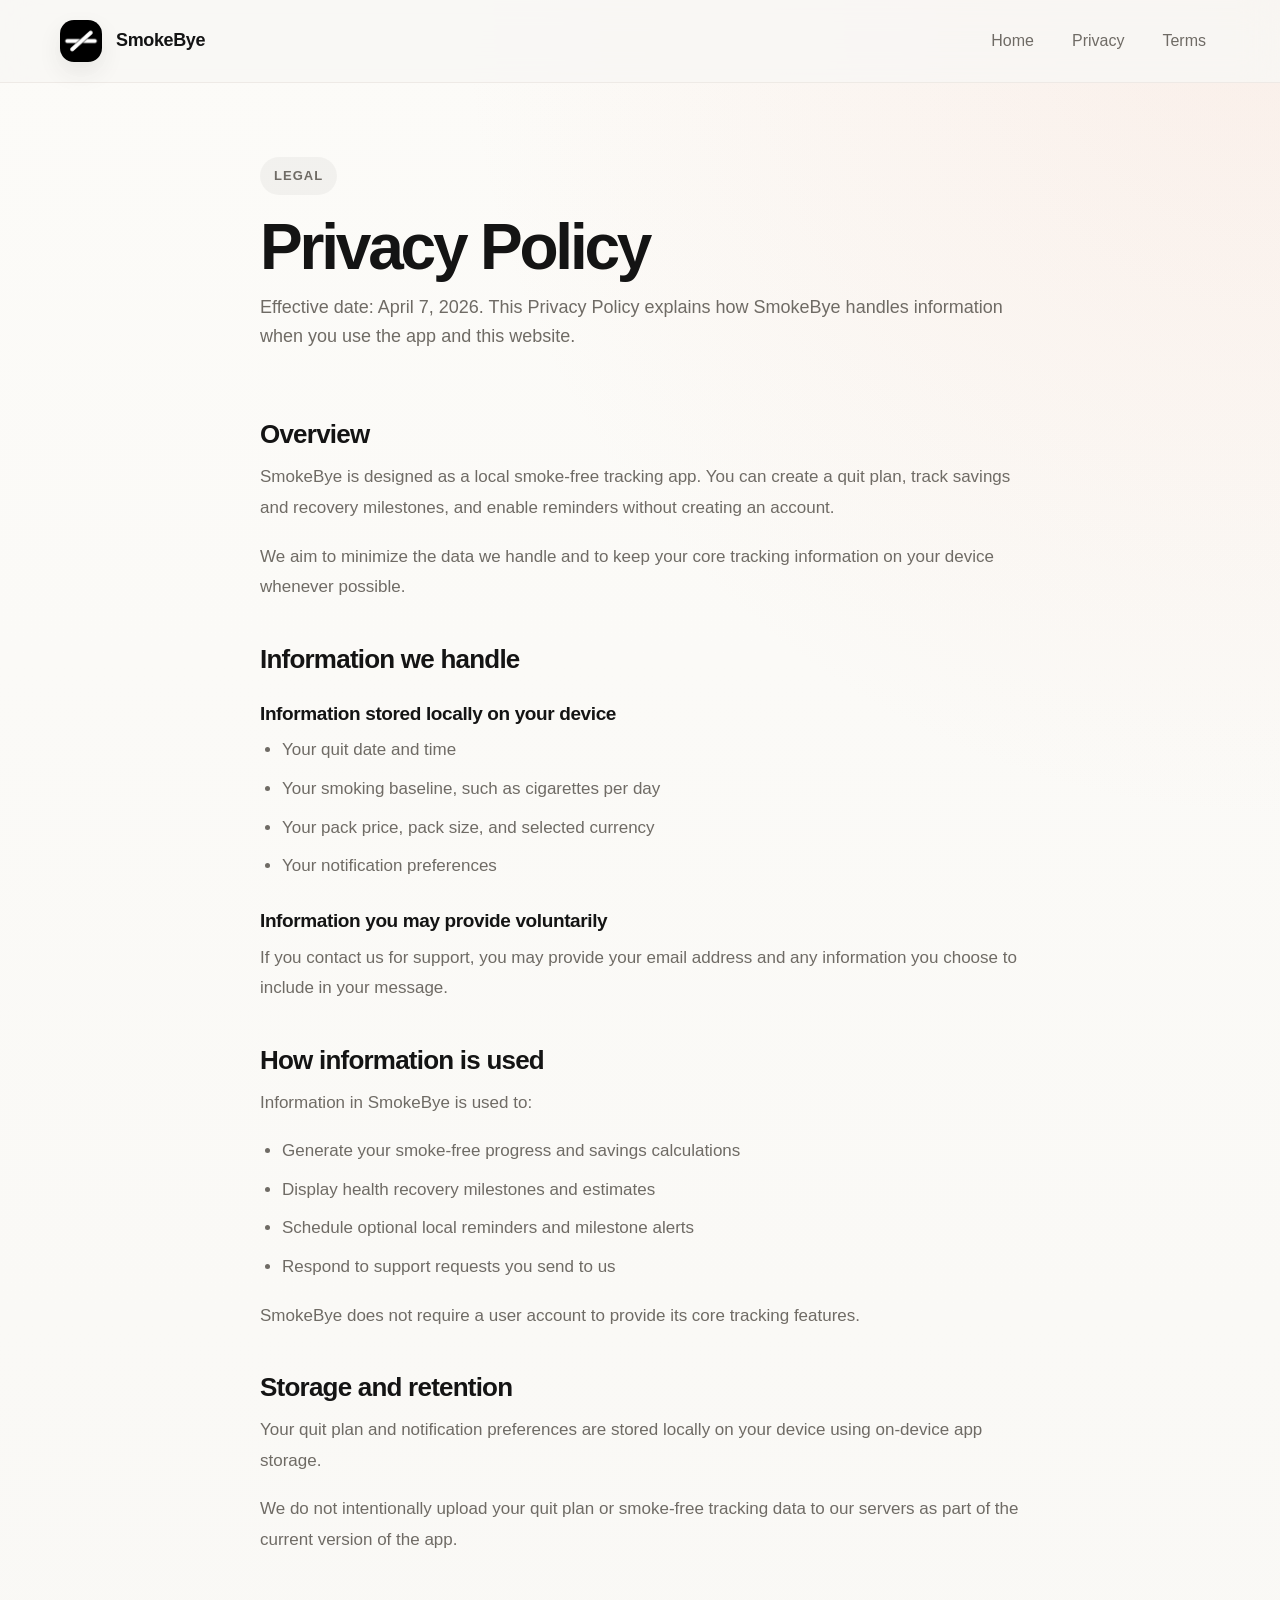
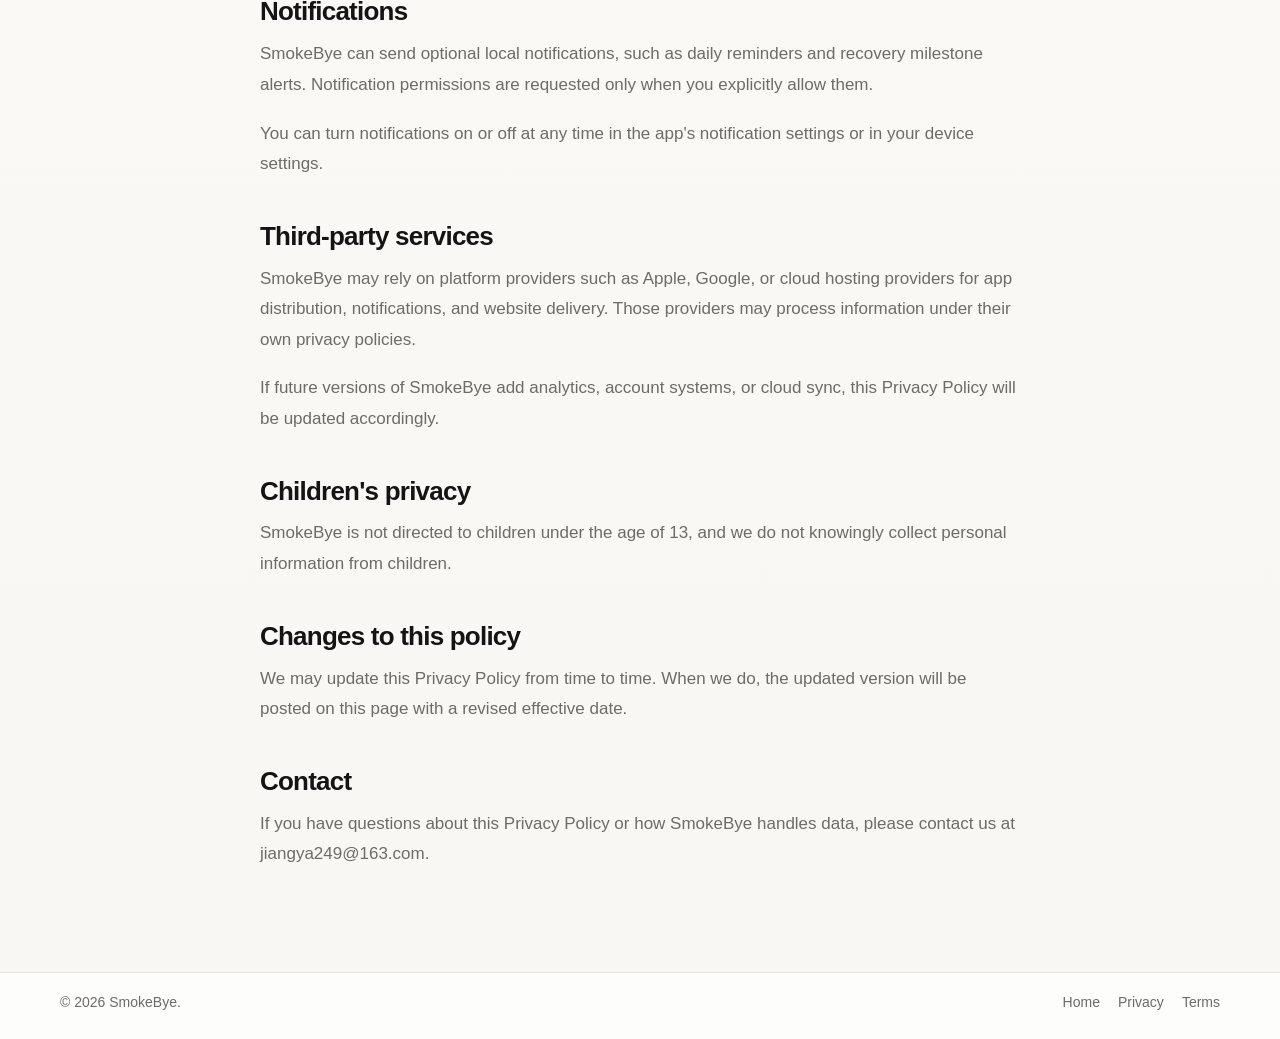
==== commit 7cb55e57: "Redesign" ====
--- a/privacy/index.html
+++ b/privacy/index.html
@@ -145,7 +145,7 @@
           <p>
             If you have questions about this Privacy Policy or how SmokeBye
             handles data, please contact us at
-            <a href="mailto:hello@sixtree.net">hello@sixtree.net</a>.
+            <a href="mailto:jiangya249@163.com">jiangya249@163.com</a>.
           </p>
         </section>
         </article>
@@ -154,7 +154,7 @@
 
     <footer class="site-footer">
       <div class="shell site-footer__inner">
-        <div>© 2026 SmokeBye. Built by SixTree.</div>
+        <div>© 2026 SmokeBye.</div>
         <div class="site-footer__links">
           <a href="/">Home</a>
           <a href="/privacy">Privacy</a>
--- a/assets/styles.css
+++ b/assets/styles.css
@@ -228,8 +228,6 @@
 .hero-point strong,
 .feature-card h3,
 .document-card h2,
-.support-card h2,
-.support-card h3,
 .faq-card h3 {
   display: block;
   margin-bottom: 6px;
@@ -240,7 +238,6 @@
 
 .hero-point span,
 .feature-card p,
-.support-card p,
 .faq-card p,
 .document-card p,
 .document-card li {
@@ -276,8 +273,7 @@
 }
 
 .section-header h2,
-.document-card h2,
-.support-hero h1 {
+.document-card h2 {
   margin: 0;
   font-size: clamp(30px, 4vw, 44px);
   line-height: 1.02;
@@ -291,7 +287,6 @@
 }
 
 .feature-grid,
-.support-grid,
 .faq-grid {
   display: grid;
   grid-template-columns: repeat(3, minmax(0, 1fr));
@@ -299,7 +294,6 @@
 }
 
 .feature-card,
-.support-card,
 .faq-card,
 .document-card,
 .cta-panel {
@@ -319,25 +313,21 @@
   text-transform: uppercase;
 }
 
-.document-page,
-.support-page {
+.document-page {
   padding: 36px 0 84px;
 }
 
-.document-hero,
-.support-hero {
+.document-hero {
   max-width: 760px;
   padding: 38px 0 28px;
 }
 
-.document-hero h1,
-.support-hero h1 {
+.document-hero h1 {
   font-size: clamp(40px, 6vw, 64px);
   margin-bottom: 14px;
 }
 
-.document-hero p,
-.support-hero p {
+.document-hero p {
   margin: 0;
   color: var(--muted);
   font-size: 18px;
@@ -384,20 +374,6 @@
 
 .document-body li + li {
   margin-top: 8px;
-}
-
-.support-grid {
-  grid-template-columns: repeat(2, minmax(0, 1fr));
-}
-
-.support-card a {
-  color: var(--text);
-  text-decoration: underline;
-  text-underline-offset: 4px;
-}
-
-.support-callout {
-  margin-top: 22px;
 }
 
 .site-footer {
@@ -438,7 +414,6 @@
 
   .hero-points,
   .feature-grid,
-  .support-grid,
   .faq-grid {
     grid-template-columns: 1fr;
   }
@@ -461,14 +436,12 @@
   }
 
   .landing-main,
-  .document-page,
-  .support-page {
+  .document-page {
     padding-top: 18px;
   }
 
   .landing-hero h1,
-  .document-hero h1,
-  .support-hero h1 {
+  .document-hero h1 {
     font-size: clamp(38px, 12vw, 52px);
   }
 
@@ -485,7 +458,6 @@
   }
 
   .feature-card,
-  .support-card,
   .faq-card,
   .document-card {
     padding: 22px;
